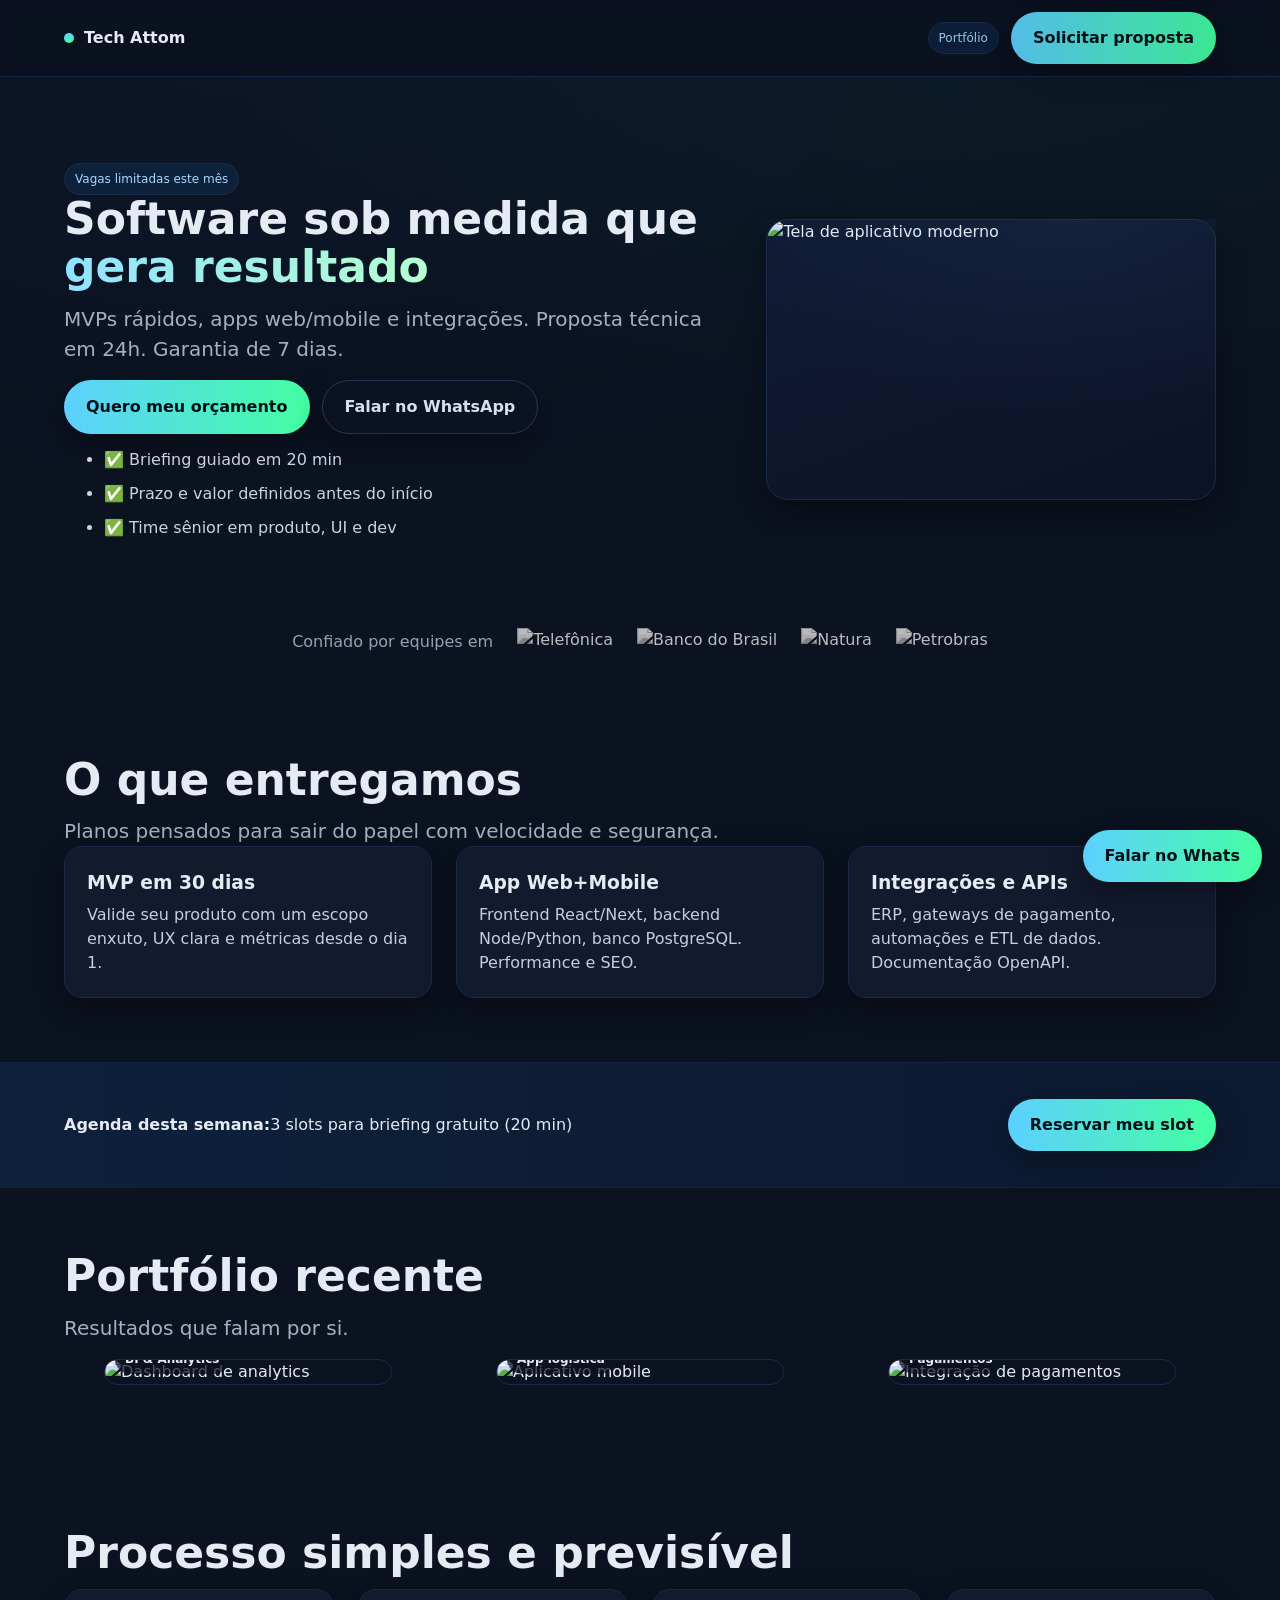
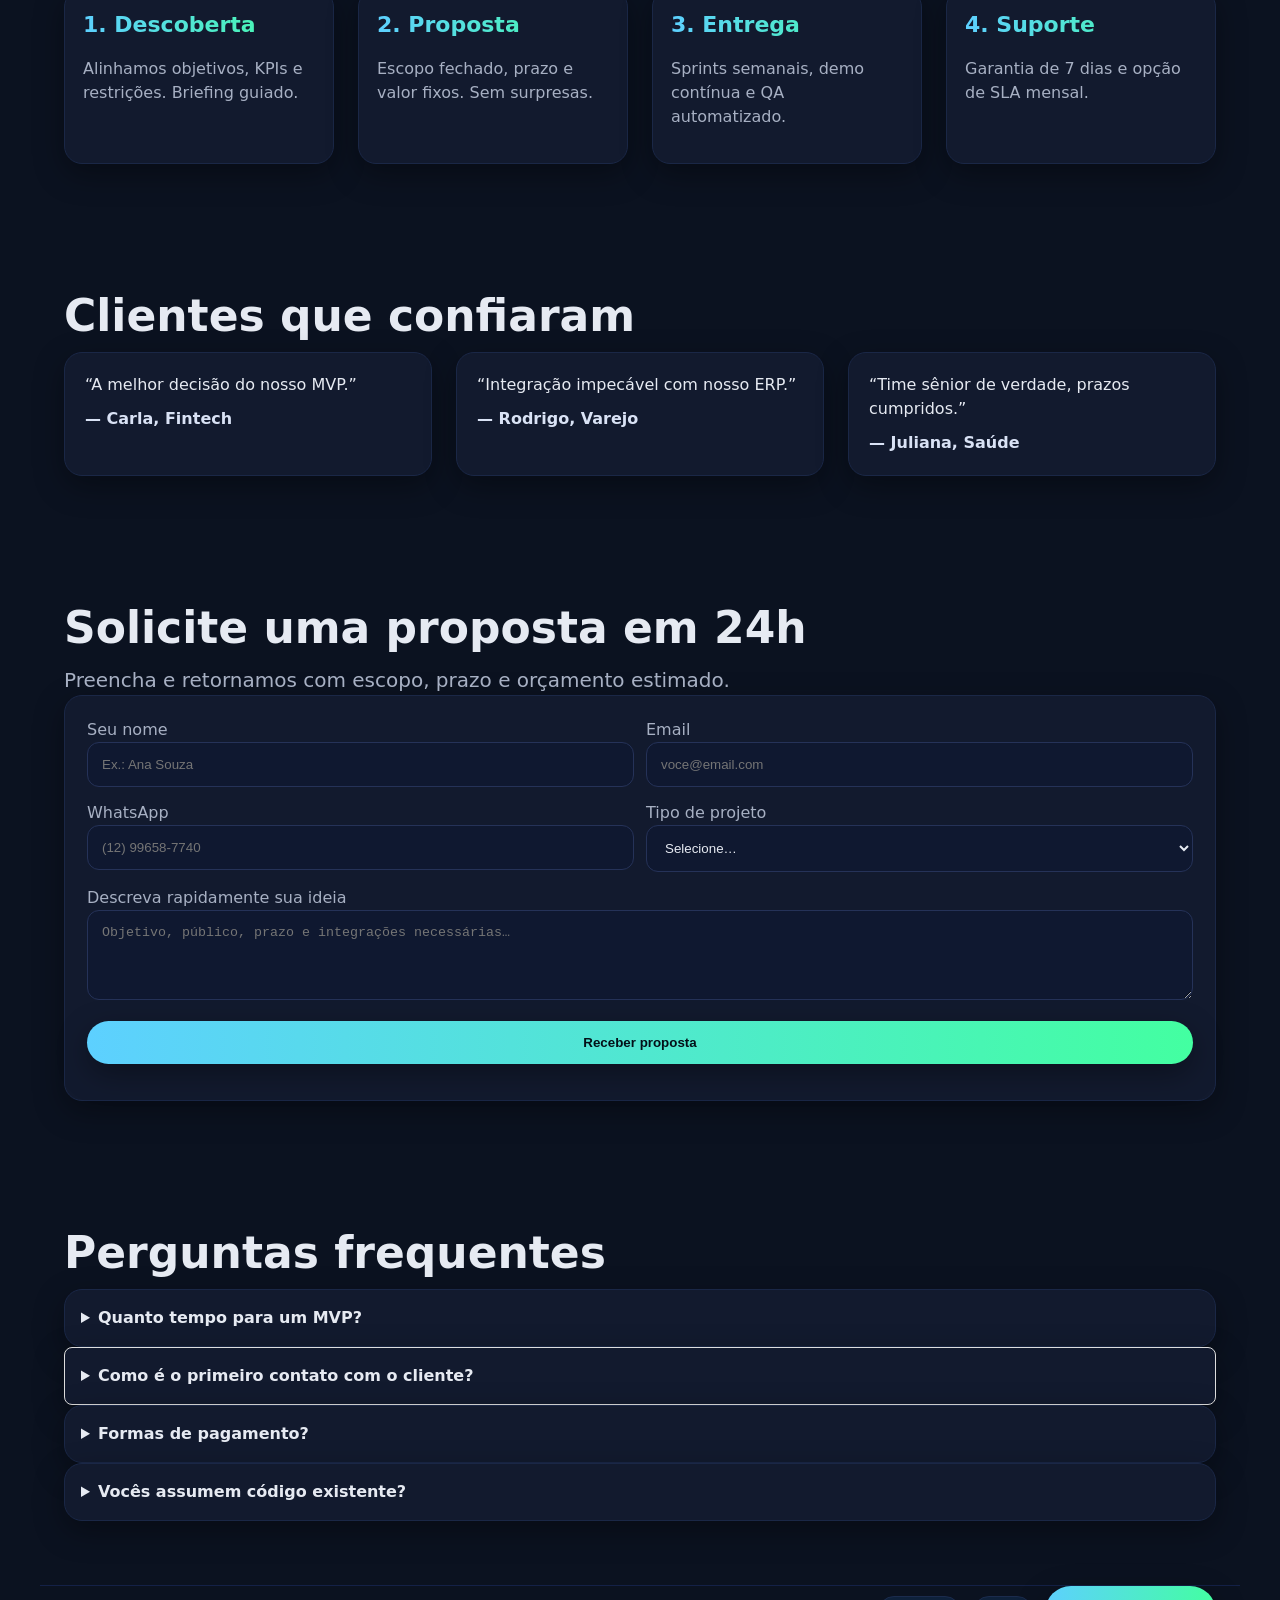
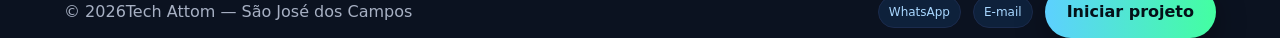
==== index.html @ 1673f858 "first commit" ====
<!doctype html>
<html lang="pt-br">

<head>
  <meta charset="utf-8" />
  <meta name="viewport" content="width=device-width, initial-scale=1" />
  <title>Tech Attom — Software sob medida que entrega resultado</title>
  <meta name="description"
    content="Somos uma software house focada em MVPs rápidos, apps web/mobile e integrações. Propostas em 24h. Vagas limitadas por mês." />
  <meta property="og:title" content="Tech Attom — Software sob medida que entrega resultado" />
  <meta name="theme-color" content="#0b1220" />
  <meta property="og:title" content="Tech Attom — Software sob medida que entrega resultado" />
  <meta property="og:description"
    content="MVPs rápidos, apps web/mobile e integrações. Propostas em 24h. Vagas limitadas por mês." />
  <meta property="og:type" content="website" />
  <meta property="og:image" content="/og.jpg" />
  <link rel="preconnect" href="https://fonts.gstatic.com" crossorigin>
  <link rel="stylesheet" href="assets/index.css">
  <script type="text/javascript" src="https://cdn.jsdelivr.net/npm/@emailjs/browser@4/dist/email.min.js">
  </script>
  <script type="text/javascript">
    (function () {
      emailjs.init({
        publicKey: "PreLiRK6ZZcXqd67q",
      });
    })();
  </script>
  <script type=" application/ld+json">
    {

      "@context":"https://schema.org",
      "@type":"ProfessionalService",
      "name":"Tech Attom",
      "url":"https://example.com",
      "description":"Software house focada em MVPs rápidos, apps web/mobile e integrações.",
      "areaServed":"Brasil",
      "sameAs":["https://linkedin.com"],
      "aggregateRating": {
        "@type": "AggregateRating", "ratingValue":"4.9", "reviewCount":"128"
      }

      ,
      "makesOffer":[ {
        "@type": "Offer", "name":"MVP em 30 dias"
      }

      ,
      {
      "@type": "Offer", "name":"App Web + Mobile"
    }

    ,
    {
    "@type": "Offer", "name":"Integrações e APIs"
    }

    ]
    }

    </script>
</head>

<body>
  <header>
    <nav class="container nav">
      <div class="logo"><span class="logo-dot"></span>Tech Attom</div>
      <div style="display:flex;gap:12px;align-items:center"><a href="#portfolio" class="badge">Portfólio</a><a
          href="#orcamento" class="btn">Solicitar proposta</a></div>
    </nav>
  </header>
  <section class="hero" aria-labelledby="titulo-hero">
    <div class="container">
      <div><span class="badge">Vagas limitadas este mês</span>
        <h1 id="titulo-hero" class="title">Software sob medida que <span>gera resultado</span></h1>
        <p class="subtitle">MVPs rápidos,
          apps web/mobile e integrações. Proposta técnica em 24h. Garantia de 7 dias. </p>
        <div class="hero-cta"><a href="#orcamento" class="btn" id="ctaTop">Quero meu orçamento</a><a href="#contato"
            class="btn ghost">Falar no WhatsApp</a></div>
        <ul class="hero-list">
          <li>✅ Briefing guiado em 20 min</li>
          <li>✅ Prazo e valor definidos antes do início</li>
          <li>✅ Time sênior em produto,
            UI e dev</li>
        </ul>
      </div>
      <div class="hero-media">
        <div class="mock"><img
            src="https://images.unsplash.com/photo-1520607162513-77705c0f0d4a?q=80&w=1600&auto=format&fit=crop"
            alt="Tela de aplicativo moderno" loading="lazy" /></div>
      </div>
    </div>
  </section>
  <section class="section sm">
    <div class="container trust"><span class="muted">Confiado por equipes em</span><img
        src="https://upload.wikimedia.org/wikipedia/commons/a/ab/Logo_Telef%C3%B4nica_2021.svg" alt="Telefônica"
        loading="lazy" /><img src="https://upload.wikimedia.org/wikipedia/commons/4/44/Banco_do_Brasil_logo.svg"
        alt="Banco do Brasil" loading="lazy" /><img
        src="https://upload.wikimedia.org/wikipedia/commons/0/0c/Natura_Logo.svg" alt="Natura" loading="lazy" /><img
        src="https://upload.wikimedia.org/wikipedia/commons/9/9a/Petrobras_logo.svg" alt="Petrobras" loading="lazy" />
    </div>
  </section>
  <section class="section">
    <div class="container">
      <h2 class="title">O que entregamos</h2>
      <p class="subtitle">Planos pensados para sair do papel com velocidade e segurança.</p>
      <div class="grid offers">
        <article class="card">
          <h3>MVP em 30 dias</h3>
          <p>Valide seu produto com um escopo enxuto,
            UX clara e métricas desde o dia 1.</p>
        </article>
        <article class="card">
          <h3>App Web+Mobile</h3>
          <p>Frontend React/Next,
            backend Node/Python,
            banco PostgreSQL. Performance e SEO.</p>
        </article>
        <article class="card">
          <h3>Integrações e APIs</h3>
          <p>ERP,
            gateways de pagamento,
            automações e ETL de dados. Documentação OpenAPI.</p>
        </article>
      </div>
    </div>
  </section>
  <section class="strip section sm">
    <div class="container">
      <div><strong>Agenda desta semana:</strong>3 slots para briefing gratuito (20 min) </div><a href="#orcamento"
        class="btn">Reservar meu slot</a>
    </div>
  </section>
  <section id="portfolio" class="section" aria-labelledby="tit-portfolio">
    <div class="container">
      <h2 id="tit-portfolio" class="title">Portfólio recente</h2>
      <p class="subtitle">Resultados que falam por si.</p>
      <div class="grid portfolio">
        <figure class="shot"><img
            src="https://images.unsplash.com/photo-1552664730-d307ca884978?q=80&w=1200&auto=format&fit=crop"
            alt="Dashboard de analytics" loading="lazy"><b>BI & Analytics</b></figure>
        <figure class="shot"><img
            src="https://images.unsplash.com/photo-1551281044-8eea95f15cdb?q=80&w=1200&auto=format&fit=crop"
            alt="Aplicativo mobile" loading="lazy"><b>App logística</b></figure>
        <figure class="shot"><img
            src="https://images.unsplash.com/photo-1556157382-97eda2d62296?q=80&w=1200&auto=format&fit=crop"
            alt="Integração de pagamentos" loading="lazy"><b>Pagamentos</b></figure>
      </div>
    </div>
  </section>
  <section class="section" aria-labelledby="tit-processo">
    <div class="container">
      <h2 id="tit-processo" class="title">Processo simples e previsível</h2>
      <div class="grid steps">
        <div class="card step">
          <div class="n">1. Descoberta</div>
          <p class="muted">Alinhamos objetivos,
            KPIs e restrições. Briefing guiado.</p>
        </div>
        <div class="card step">
          <div class="n">2. Proposta</div>
          <p class="muted">Escopo fechado,
            prazo e valor fixos. Sem surpresas.</p>
        </div>
        <div class="card step">
          <div class="n">3. Entrega</div>
          <p class="muted">Sprints semanais,
            demo contínua e QA automatizado.</p>
        </div>
        <div class="card step">
          <div class="n">4. Suporte</div>
          <p class="muted">Garantia de 7 dias e opção de SLA mensal.</p>
        </div>
      </div>
    </div>
  </section>
  <section class="section" aria-labelledby="tit-depoimentos">
    <div class="container">
      <h2 id="tit-depoimentos" class="title">Clientes que confiaram</h2>
      <div class="grid testis">
        <div class="card testi">“A melhor decisão do nosso MVP.” <b>— Carla,
            Fintech</b></div>
        <div class="card testi">“Integração impecável com nosso ERP.” <b>— Rodrigo,
            Varejo</b></div>
        <div class="card testi">“Time sênior de verdade,
          prazos cumpridos.” <b>— Juliana,
            Saúde</b></div>
      </div>
    </div>
  </section>
  <section id="orcamento" class="section" aria-labelledby="tit-orcamento">
    <div class="container">
      <h2 id="tit-orcamento" class="title">Solicite uma proposta em 24h</h2>
      <p class="subtitle">Preencha e retornamos com escopo,
        prazo e orçamento estimado.</p>
      <div class="card" style="padding:22px">
        <form class="quote" id="quoteForm" novalidate>
          <div class="twocol">
            <div><label for="nome" class="muted">Seu nome</label><input id="nome" name="name" autocomplete="name"
                required placeholder="Ex.: Ana Souza" /></div>
            <div><label for="email" class="muted">Email</label><input id="email" name="email" type="email"
                autocomplete="email" required placeholder="voce@email.com" /></div>
          </div>
          <div class="twocol">
            <div><label for="whats" class="muted">WhatsApp</label><input id="whats" name="whats" inputmode="tel"
                placeholder="(12) 99658-7740" /></div>
            <div><label for="tipo" class="muted">Tipo de projeto</label><select id="tipo" name="title" required>
                <option value="">Selecione…</option>
                <option>MVP do zero</option>
                <option>App Web</option>
                <option>App Mobile</option>
                <option>Integração/API</option>
                <option>Business Intelligence</option>
              </select></div>
          </div>
          <div><label for="desc" class="muted">Descreva rapidamente sua ideia</label><textarea id="desc" name="message"
              rows="4" required placeholder="Objetivo, público, prazo e integrações necessárias…"></textarea></div>
          <button class="btn" type="submit">Receber proposta</button>
          <div id="formMsg" class="muted" role="status" aria-live="polite"></div>
        </form>
      </div>
    </div>
  </section>
  <section class="section" aria-labelledby="tit-faq">
    <div class="container">
      <h2 id="tit-faq" class="title">Perguntas frequentes</h2>
      <details class="card" style="padding:16px">
        <summary><strong>Quanto tempo para um MVP?</strong></summary>
        <p class="muted">Projetos enxutos saem em~30 dias. Escopos maiores variam conforme
          integrações.</p>
      </details>
      <details class="card" style="padding:16px; border:1px solid #ddd; border-radius:8px;">
        <summary style="cursor:pointer; font-weight:bold; font-size:16px;">
          Como é o primeiro contato com o cliente?
        </summary>
        <div style="margin-top:12px; color:#555; line-height:1.6;">
          <p class="muted">Alguns pontos típicos que podem aparecer em um briefing:</p>
          <ul style="padding-left:20px; margin-top:8px;">
            <li>Informações sobre a empresa ou projeto.</li>
            <li>Objetivos principais (vendas, branding, engajamento etc.).</li>
            <li>Público-alvo e mercado.</li>
            <li>Produtos ou serviços a serem promovidos.</li>
            <li>Referências visuais ou exemplos de estilo desejado.</li>
            <li>Prazo e orçamento aproximado (às vezes).</li>
          </ul>
        </div>
      </details>

      <details class="card" style="padding:16px">
        <summary><strong>Formas de pagamento?</strong></summary>
        <p class="muted">Parcelamos por marcos de entrega. PJ com NF.</p>
      </details>
      <details class="card" style="padding:16px">
        <summary><strong>Vocês assumem código existente?</strong></summary>
        <p class="muted">Sim. Fazemos auditoria técnica e plano de estabilização.</p>
      </details>
    </div>
  </section>
  <footer id="contato" class="container">
    <div style="display:flex;gap:16px;align-items:center;justify-content:space-between;flex-wrap:wrap">
      <div class="muted">© <span id="ano"></span>Tech Attom — São José dos Campos</div>
      <div style="display:flex;gap:12px;align-items:center"><a href="https://wa.me/5512996857740" class="badge"
          target="_blank" rel="noopener">WhatsApp</a><a href="mailto:imarcelomgl@gmail.com" class="badge">E-mail</a><a
          href="#orcamento" class="btn">Iniciar projeto</a></div>
    </div>
  </footer>
  <a href="https://wa.me/5512996857740" class="btn" style="position:fixed;right:18px;bottom:18px;z-index:60"
    aria-label="Falar no WhatsApp">Falar
    no Whats</a>
  <script src="./assets/index.js"></script>
</body>

</html>
---- assets/index.css ----
*,
*::before,
*::after {
  box-sizing: border-box;
}

html {
  scroll-behavior: smooth;
}

body {
  margin: 0;
  font-family: system-ui, -apple-system, Segoe UI, Roboto, Ubuntu, Inter, Arial,
    sans-serif;
  background: #0b1220;
  color: #e6eaf2;
  line-height: 1.5;
}

a {
  color: inherit;
  text-decoration: none;
}

img {
  max-width: 100%;
  display: block;
  height: auto;
}

:root {
  --bg: #0b1220;
  --bg-2: #0f172a;
  --card: #121a2e;
  --li: #cecece;
  --muted: #a7b0c3;
  --brand: #5dd0ff;
  --brand-2: #43ffa1;
  --danger: #ff6b6b;
  --radius: 18px;
  --shadow: 0 10px 30px rgba(0, 0, 0, 0.35);
  --maxw: 1200px;
  --pad: 24px;
}

/* ========== Utilities ========== */
.container {
  max-width: var(--maxw);
  margin-inline: auto;
  padding: 0 var(--pad);
}

.grid {
  display: grid;
  gap: 24px;
}

.btn {
  display: inline-flex;
  align-items: center;
  gap: 10px;
  border: 0;
  border-radius: 999px;
  padding: 14px 22px;
  font-weight: 700;
  cursor: pointer;
  background: linear-gradient(90deg, var(--brand), var(--brand-2));
  color: #041018;
  box-shadow: var(--shadow);
  transition: transform 0.15s ease, opacity 0.2s;
}

.btn:hover {
  transform: translateY(-2px);
}

.btn.ghost {
  background: transparent;
  border: 1px solid #2a3553;
  color: #d7def0;
}

.badge {
  display: inline-block;
  padding: 6px 10px;
  border-radius: 999px;
  background: #0e213b;
  border: 1px solid #1b2b4d;
  color: #a8d7ff;
  font-size: 12px;
}

.muted {
  color: var(--muted);
}

.card {
  background: var(--card);
  border: 1px solid #1a2746;
  border-radius: var(--radius);
  box-shadow: var(--shadow);
}
.card div p {
  margin-bottom: 12px;
  color: #cbd3e3;
}
.card div ul li {
  margin-bottom: 12px;
  color: var(--li);
}
.section {
  padding: 64px 0;
}

.section.sm {
  padding: 36px 0;
}

.title {
  font-size: clamp(28px, 4vw, 44px);
  line-height: 1.1;
  margin: 0 0 12px;
}

.subtitle {
  font-size: clamp(16px, 2.2vw, 20px);
  color: var(--muted);
  margin: 0;
}

/* ========== Header / Hero ========== */
header {
  position: sticky;
  top: 0;
  z-index: 50;
  background: rgba(11, 18, 32, 0.6);
  backdrop-filter: blur(8px);
  border-bottom: 1px solid #182449;
}

.nav {
  display: flex;
  align-items: center;
  justify-content: space-between;
  padding: 12px var(--pad);
}

.logo {
  display: flex;
  align-items: center;
  gap: 10px;
  font-weight: 800;
}

.logo-dot {
  width: 10px;
  height: 10px;
  border-radius: 50%;
  background: linear-gradient(180deg, var(--brand), var(--brand-2));
}

.nav a {
  opacity: 0.9;
}

.hero {
  padding: 86px 0 36px;
  background: radial-gradient(1000px 500px at 20% -10%, #12315a22, transparent),
    radial-gradient(800px 400px at 80% -10%, #0d5b4522, transparent);
}

.hero .container {
  display: grid;
  gap: 28px;
  grid-template-columns: 1.2fr 0.8fr;
  align-items: center;
}

.hero h1 span {
  background: linear-gradient(90deg, #8fe3ff, #b5ffcf);
  -webkit-background-clip: text;
  background-clip: text;
  color: transparent;
}

.hero-cta {
  display: flex;
  flex-wrap: wrap;
  gap: 12px;
  margin-top: 16px;
}

.hero-list {
  display: grid;
  gap: 10px;
  margin-top: 14px;
  color: #cbd3e3;
}

.hero-media {
  position: relative;
}

.hero-media .mock {
  aspect-ratio: 16/10;
  background: linear-gradient(160deg, #0f1b33, #0d1326);
  border: 1px solid #1b2b45;
  border-radius: 22px;
  overflow: hidden;
  box-shadow: var(--shadow);
}

.hero-media .mock::after {
  content: "";
  position: absolute;
  inset: 0;
  background: radial-gradient(400px 200px at 70% 0%, #59a9ff10, transparent);
}

/* ========== Trust bar ========== */
.trust {
  display: flex;
  flex-wrap: wrap;
  gap: 24px;
  align-items: center;
  justify-content: center;
  opacity: 0.9;
}

.trust img {
  height: 28px;
  filter: grayscale(100%) contrast(0.8) brightness(1.2);
  opacity: 0.8;
}

/* ========== Offers ========== */
.offers {
  grid-template-columns: repeat(3, 1fr);
}

.offers .card {
  padding: 22px;
}

.offers h3 {
  margin: 0 0 6px;
}

.offers p {
  margin: 0;
  color: #c6cee0;
}

/* ========== Highlight strip ========== */
.strip {
  background: linear-gradient(90deg, #0e203a, #0c1a31);
  border-top: 1px solid #142147;
  border-bottom: 1px solid #142147;
}

.strip .container {
  display: flex;
  gap: 16px;
  align-items: center;
  justify-content: space-between;
  flex-wrap: wrap;
}

/* ========== Portfolio ========== */
.portfolio {
  grid-template-columns: repeat(3, 1fr);
}

.shot {
  position: relative;
  border-radius: 16px;
  overflow: hidden;
  border: 1px solid #1a2746;
}

.shot b {
  position: absolute;
  left: 10px;
  bottom: 10px;
  background: #0b1220b3;
  padding: 6px 10px;
  border-radius: 999px;
  font-size: 12px;
}

/* ========== Process ========== */
.steps {
  grid-template-columns: repeat(4, 1fr);
}

.step {
  padding: 18px;
}

.step .n {
  font-weight: 900;
  font-size: 22px;
  background: linear-gradient(90deg, var(--brand), var(--brand-2));
  -webkit-background-clip: text;
  background-clip: text;
  color: transparent;
}

/* ========== Testimonials ========== */
.testis {
  grid-template-columns: repeat(3, 1fr);
}

.testis .card {
  padding: 20px;
}

.testi b {
  display: block;
  margin-top: 10px;
  color: #d9e2f5;
}

/* ========== CTA Form ========== */
form.quote {
  display: grid;
  gap: 14px;
}

form.quote input,
form.quote textarea,
form.quote select {
  width: 100%;
  padding: 14px;
  border-radius: 12px;
  border: 1px solid #253258;
  background: #0f1830;
  color: #e6eaf2;
}

form.quote button {
  justify-content: center;
}

.twocol {
  display: grid;
  gap: 12px;
  grid-template-columns: 1fr 1fr;
}

/* ========== Footer ========== */
footer {
  padding: 40px 0;
  border-top: 1px solid #142147;
  color: #a9b3c9;
}

/* ========== Responsive ========== */
@media (max-width: 980px) {
  .hero .container {
    grid-template-columns: 1fr;
  }

  .offers,
  .portfolio,
  .steps,
  .testis {
    grid-template-columns: 1fr;
  }

  .twocol {
    grid-template-columns: 1fr;
  }
}
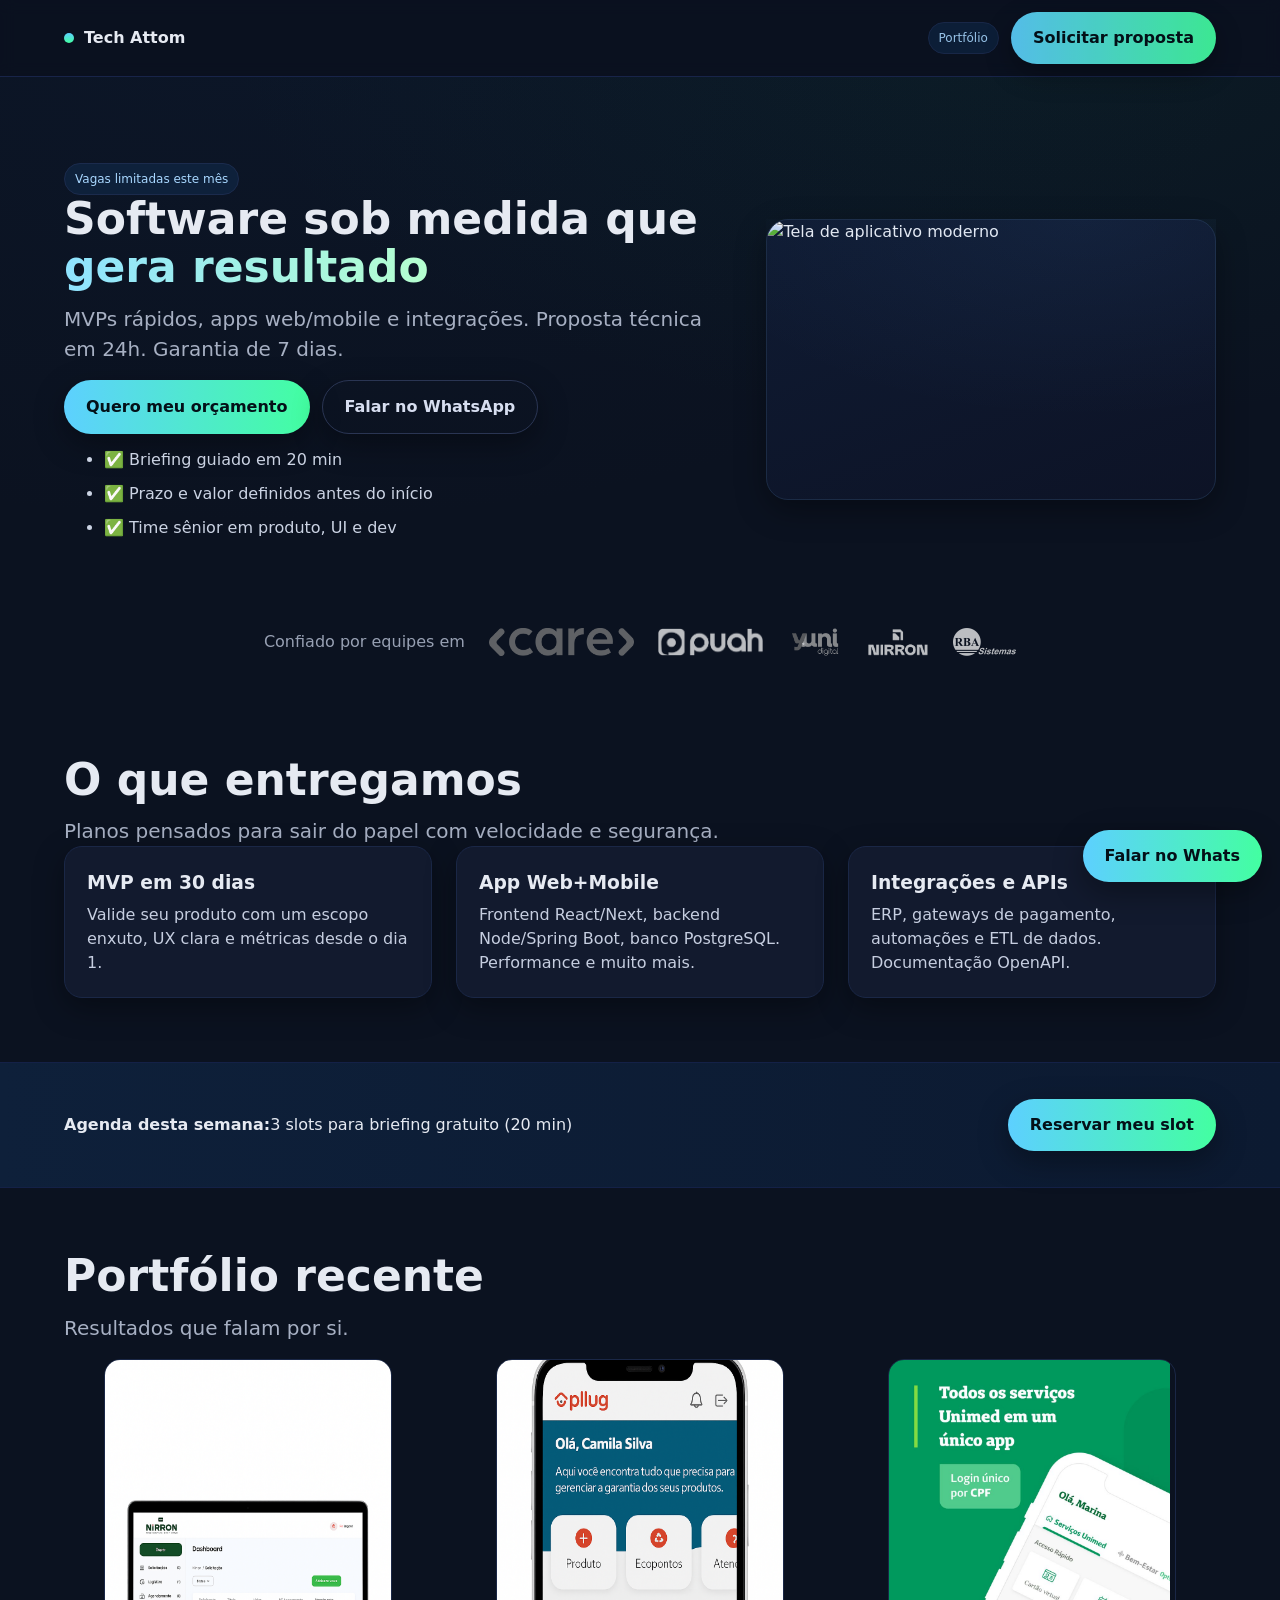
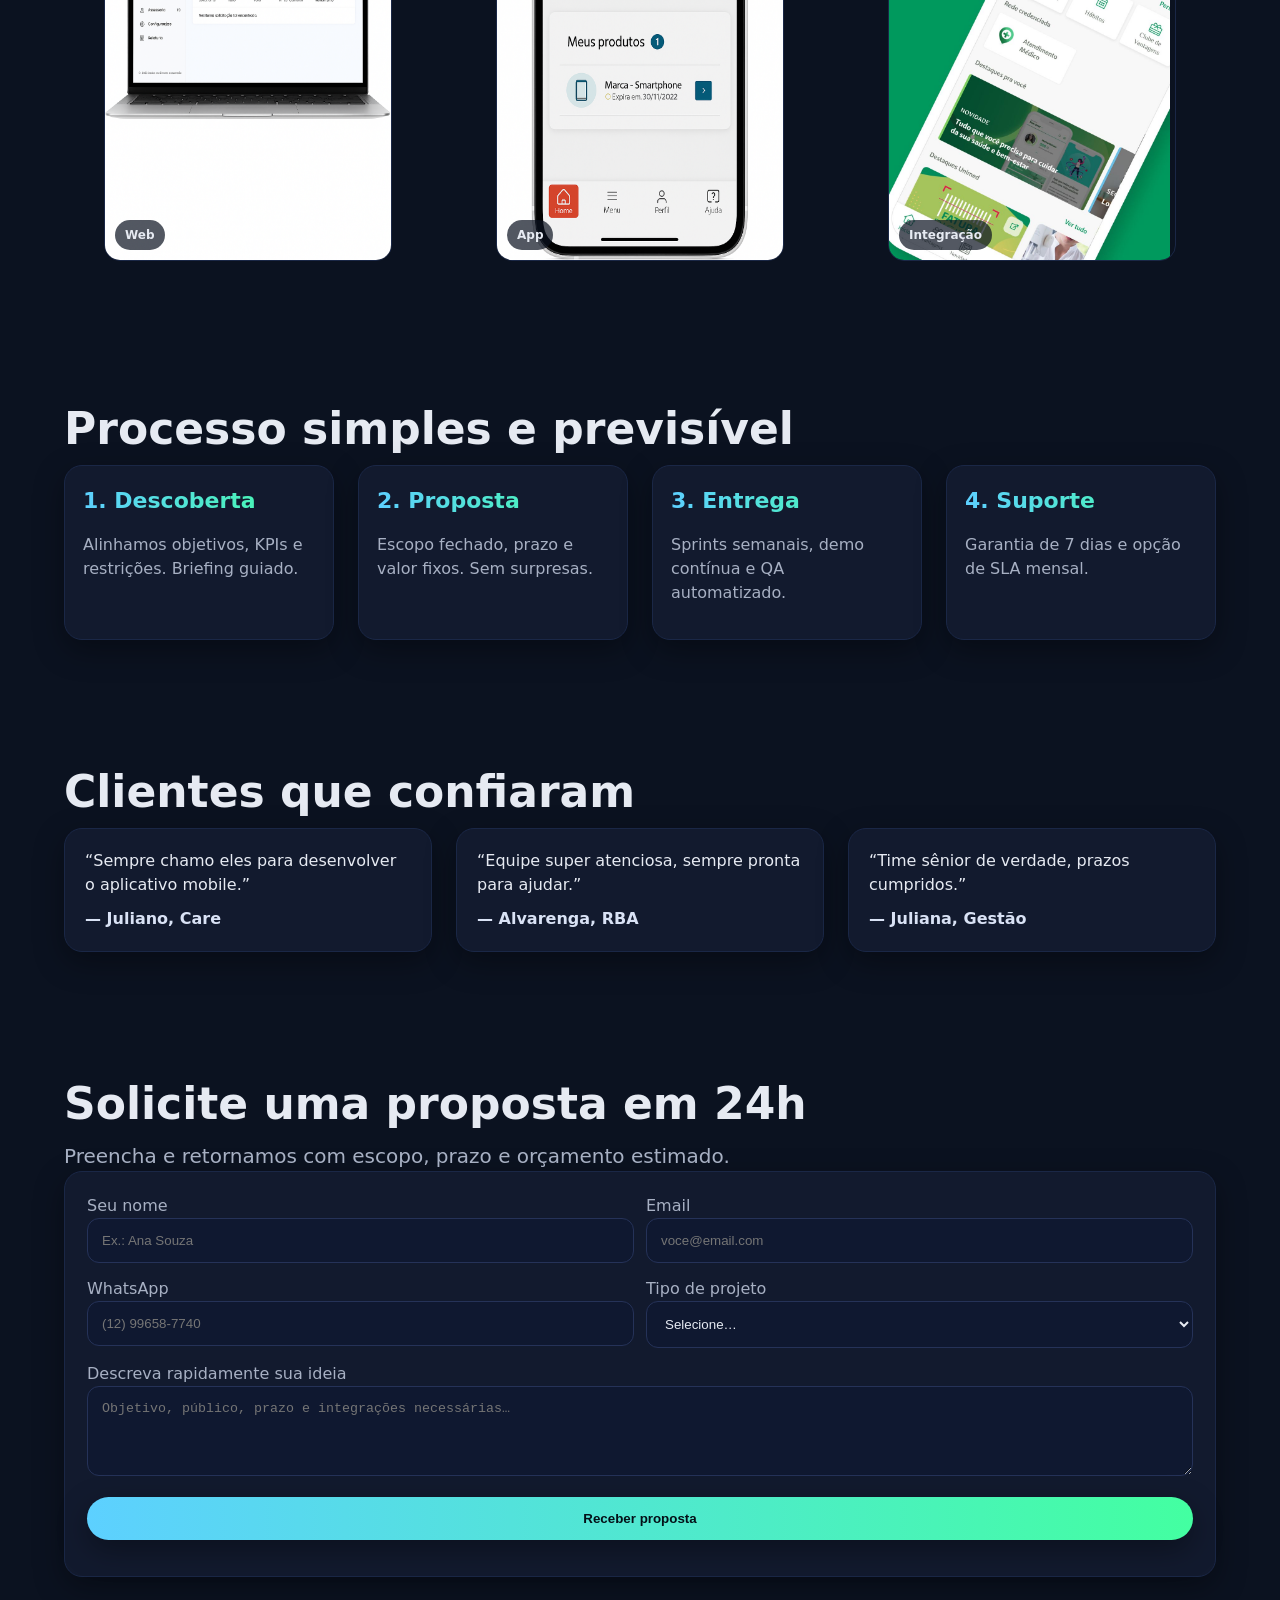
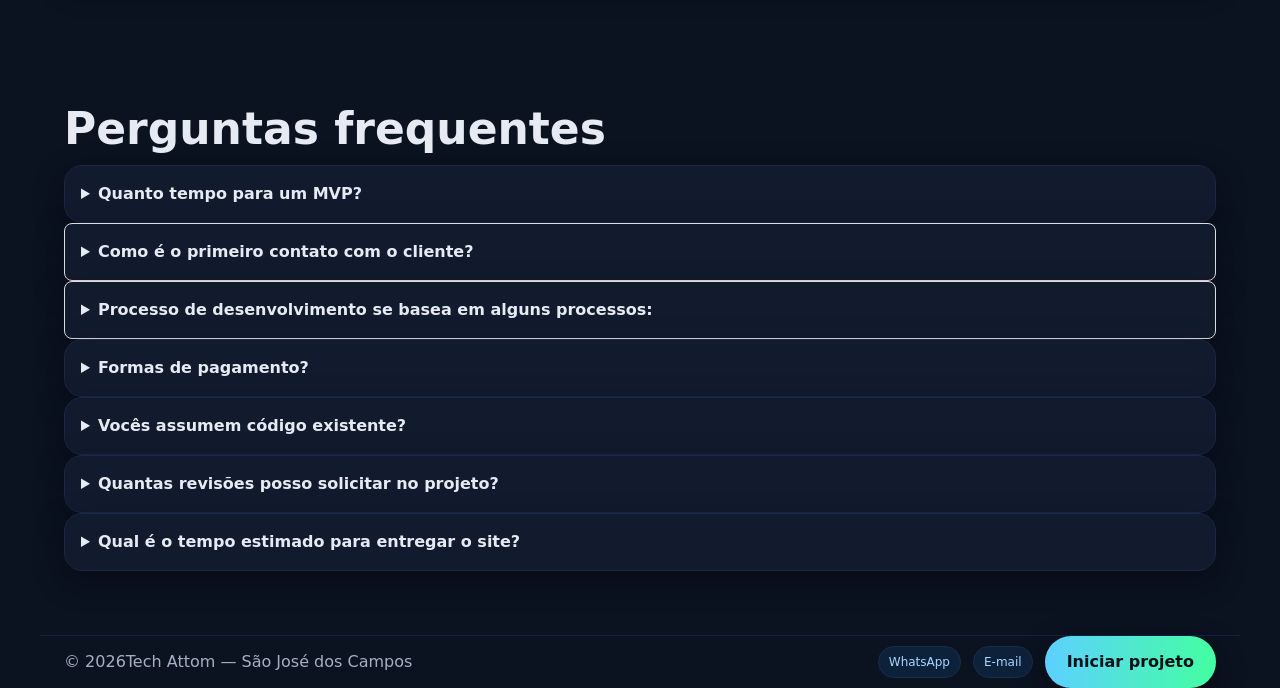
==== commit c8a74646: "Clientes" ====
--- a/index.html
+++ b/index.html
@@ -31,32 +31,24 @@
       "@context":"https://schema.org",
       "@type":"ProfessionalService",
       "name":"Tech Attom",
-      "url":"https://example.com",
+      "url":"https://techattom.com",
       "description":"Software house focada em MVPs rápidos, apps web/mobile e integrações.",
       "areaServed":"Brasil",
       "sameAs":["https://linkedin.com"],
       "aggregateRating": {
         "@type": "AggregateRating", "ratingValue":"4.9", "reviewCount":"128"
-      }
-
-      ,
+      },
       "makesOffer":[ {
         "@type": "Offer", "name":"MVP em 30 dias"
-      }
-
-      ,
+      },
       {
       "@type": "Offer", "name":"App Web + Mobile"
-    }
-
-    ,
+    },
     {
     "@type": "Offer", "name":"Integrações e APIs"
     }
-
     ]
     }
-
     </script>
 </head>
 
@@ -91,12 +83,10 @@
     </div>
   </section>
   <section class="section sm">
-    <div class="container trust"><span class="muted">Confiado por equipes em</span><img
-        src="https://upload.wikimedia.org/wikipedia/commons/a/ab/Logo_Telef%C3%B4nica_2021.svg" alt="Telefônica"
-        loading="lazy" /><img src="https://upload.wikimedia.org/wikipedia/commons/4/44/Banco_do_Brasil_logo.svg"
-        alt="Banco do Brasil" loading="lazy" /><img
-        src="https://upload.wikimedia.org/wikipedia/commons/0/0c/Natura_Logo.svg" alt="Natura" loading="lazy" /><img
-        src="https://upload.wikimedia.org/wikipedia/commons/9/9a/Petrobras_logo.svg" alt="Petrobras" loading="lazy" />
+    <div class="container trust"><span class="muted">Confiado por equipes em</span><img src="./assets/img/care.svg"
+        alt="Care" loading="lazy" /><img src="./assets/img/puah_logo.png" alt="Puah Consultoria" loading="lazy" /><img
+        src="/assets/img/logo.yuni.png" alt="Yuni Digital" loading="lazy" /><img src="./assets/img/logonirron.png"
+        alt="Nirron" loading="lazy" /><img src="./assets/img/logo-rba.webp" alt="RBA" loading="lazy" />
     </div>
   </section>
   <section class="section">
@@ -112,8 +102,8 @@
         <article class="card">
           <h3>App Web+Mobile</h3>
           <p>Frontend React/Next,
-            backend Node/Python,
-            banco PostgreSQL. Performance e SEO.</p>
+            backend Node/Spring Boot,
+            banco PostgreSQL. Performance e muito mais.</p>
         </article>
         <article class="card">
           <h3>Integrações e APIs</h3>
@@ -135,15 +125,17 @@
       <h2 id="tit-portfolio" class="title">Portfólio recente</h2>
       <p class="subtitle">Resultados que falam por si.</p>
       <div class="grid portfolio">
-        <figure class="shot"><img
-            src="https://images.unsplash.com/photo-1552664730-d307ca884978?q=80&w=1200&auto=format&fit=crop"
-            alt="Dashboard de analytics" loading="lazy"><b>BI & Analytics</b></figure>
-        <figure class="shot"><img
-            src="https://images.unsplash.com/photo-1551281044-8eea95f15cdb?q=80&w=1200&auto=format&fit=crop"
-            alt="Aplicativo mobile" loading="lazy"><b>App logística</b></figure>
-        <figure class="shot"><img
-            src="https://images.unsplash.com/photo-1556157382-97eda2d62296?q=80&w=1200&auto=format&fit=crop"
-            alt="Integração de pagamentos" loading="lazy"><b>Pagamentos</b></figure>
+        <figure class="shot"><img src="./assets//img/nirron.png" height="500" alt="Portfólio Web"
+            loading="lazy"><b>Web</b></figure>
+        <figure class="shot"><img src="./assets/img/pllug.png" height="500" alt="Aplicativo mobile"
+            loading="lazy"><b>App</b>
+        </figure>
+        <!-- <figure class="shot"><img src="/assets/img/unimed.jpeg" height="500" alt="Area de Saúde"
+            loading="lazy"><b>Integração</b> -->
+        <figure class="shot"><img src="/assets/img/unimed.jpeg" height="500" alt="Area de Saúde"
+            loading="lazy"><b>Integração</b>
+        </figure>
+
       </div>
     </div>
   </section>
@@ -177,13 +169,13 @@
     <div class="container">
       <h2 id="tit-depoimentos" class="title">Clientes que confiaram</h2>
       <div class="grid testis">
-        <div class="card testi">“A melhor decisão do nosso MVP.” <b>— Carla,
-            Fintech</b></div>
-        <div class="card testi">“Integração impecável com nosso ERP.” <b>— Rodrigo,
-            Varejo</b></div>
+        <div class="card testi">“Sempre chamo eles para desenvolver o aplicativo mobile.” <b>— Juliano,
+            Care</b></div>
+        <div class="card testi">“Equipe super atenciosa, sempre pronta para ajudar.” <b>— Alvarenga,
+            RBA</b></div>
         <div class="card testi">“Time sênior de verdade,
           prazos cumpridos.” <b>— Juliana,
-            Saúde</b></div>
+            Gestão</b></div>
       </div>
     </div>
   </section>
@@ -208,6 +200,8 @@
                 <option>MVP do zero</option>
                 <option>App Web</option>
                 <option>App Mobile</option>
+                <option>Landing Page</option>
+                <option>Site institucional</option>
                 <option>Integração/API</option>
                 <option>Business Intelligence</option>
               </select></div>
@@ -244,6 +238,31 @@
           </ul>
         </div>
       </details>
+      <details class="card" style="padding:16px; border:1px solid #ddd; border-radius:8px;">
+        <summary style="cursor:pointer; font-weight:bold; font-size:16px;">
+          Processo de desenvolvimento se basea em alguns processos:
+        </summary>
+        <div style="margin-top:12px; color:#555; line-height:1.6;">
+          <p class="muted">Nosso processo de desenvolvimento:</p>
+          <ul style="padding-left:20px; margin-top:8px;">
+            <li><strong>Reunião de Alinhamento:</strong> Realizamos uma reunião para conhecer seu negócio e entender
+              suas
+              expectativas.</li>
+            <li><strong>Construção do Design:</strong> Com base no wireframe, desenvolvemos um design estratégico
+              completo e
+              personalizado.</li>
+            <li><strong>Aprovação Final:</strong> Você revisa o design final e solicita ajustes, garantindo que tudo
+              esteja
+              conforme sua visão antes da implantação.</li>
+            <li><strong>Otimização:</strong> Executamos todas as melhorias necessárias para que sua página seja rápida,
+              eficiente e responsiva.</li>
+            <li><strong>Implantação:</strong> Seu site é colocado no ar, totalmente pronto para que você comece a vender
+              e
+              atrair clientes.</li>
+          </ul>
+        </div>
+
+      </details>
 
       <details class="card" style="padding:16px">
         <summary><strong>Formas de pagamento?</strong></summary>
@@ -253,6 +272,25 @@
         <summary><strong>Vocês assumem código existente?</strong></summary>
         <p class="muted">Sim. Fazemos auditoria técnica e plano de estabilização.</p>
       </details>
+      <details class="card" style="padding:16px">
+        <summary><strong>Quantas revisões posso solicitar no projeto?</strong></summary>
+        <p class="muted">
+          Você pode solicitar todas as revisões necessárias para que o projeto esteja totalmente alinhado ao briefing
+          inicial.
+        </p>
+      </details>
+
+      <details class="card" style="padding:16px">
+        <summary><strong>Qual é o tempo estimado para entregar o site?</strong></summary>
+        <p class="muted">
+          O prazo varia conforme o escopo de cada projeto. Para Landing Pages, estimamos de 2 a 7 dias úteis, enquanto
+          sites
+          corporativos geralmente levam de 4 a 8 dias úteis. A colaboração do cliente e fatores adicionais podem
+          influenciar a
+          entrega final.
+        </p>
+      </details>
+
     </div>
   </section>
   <footer id="contato" class="container">
--- a/assets/index.css
+++ b/assets/index.css
@@ -25,7 +25,6 @@
 img {
   max-width: 100%;
   display: block;
-  height: auto;
 }
 
 :root {
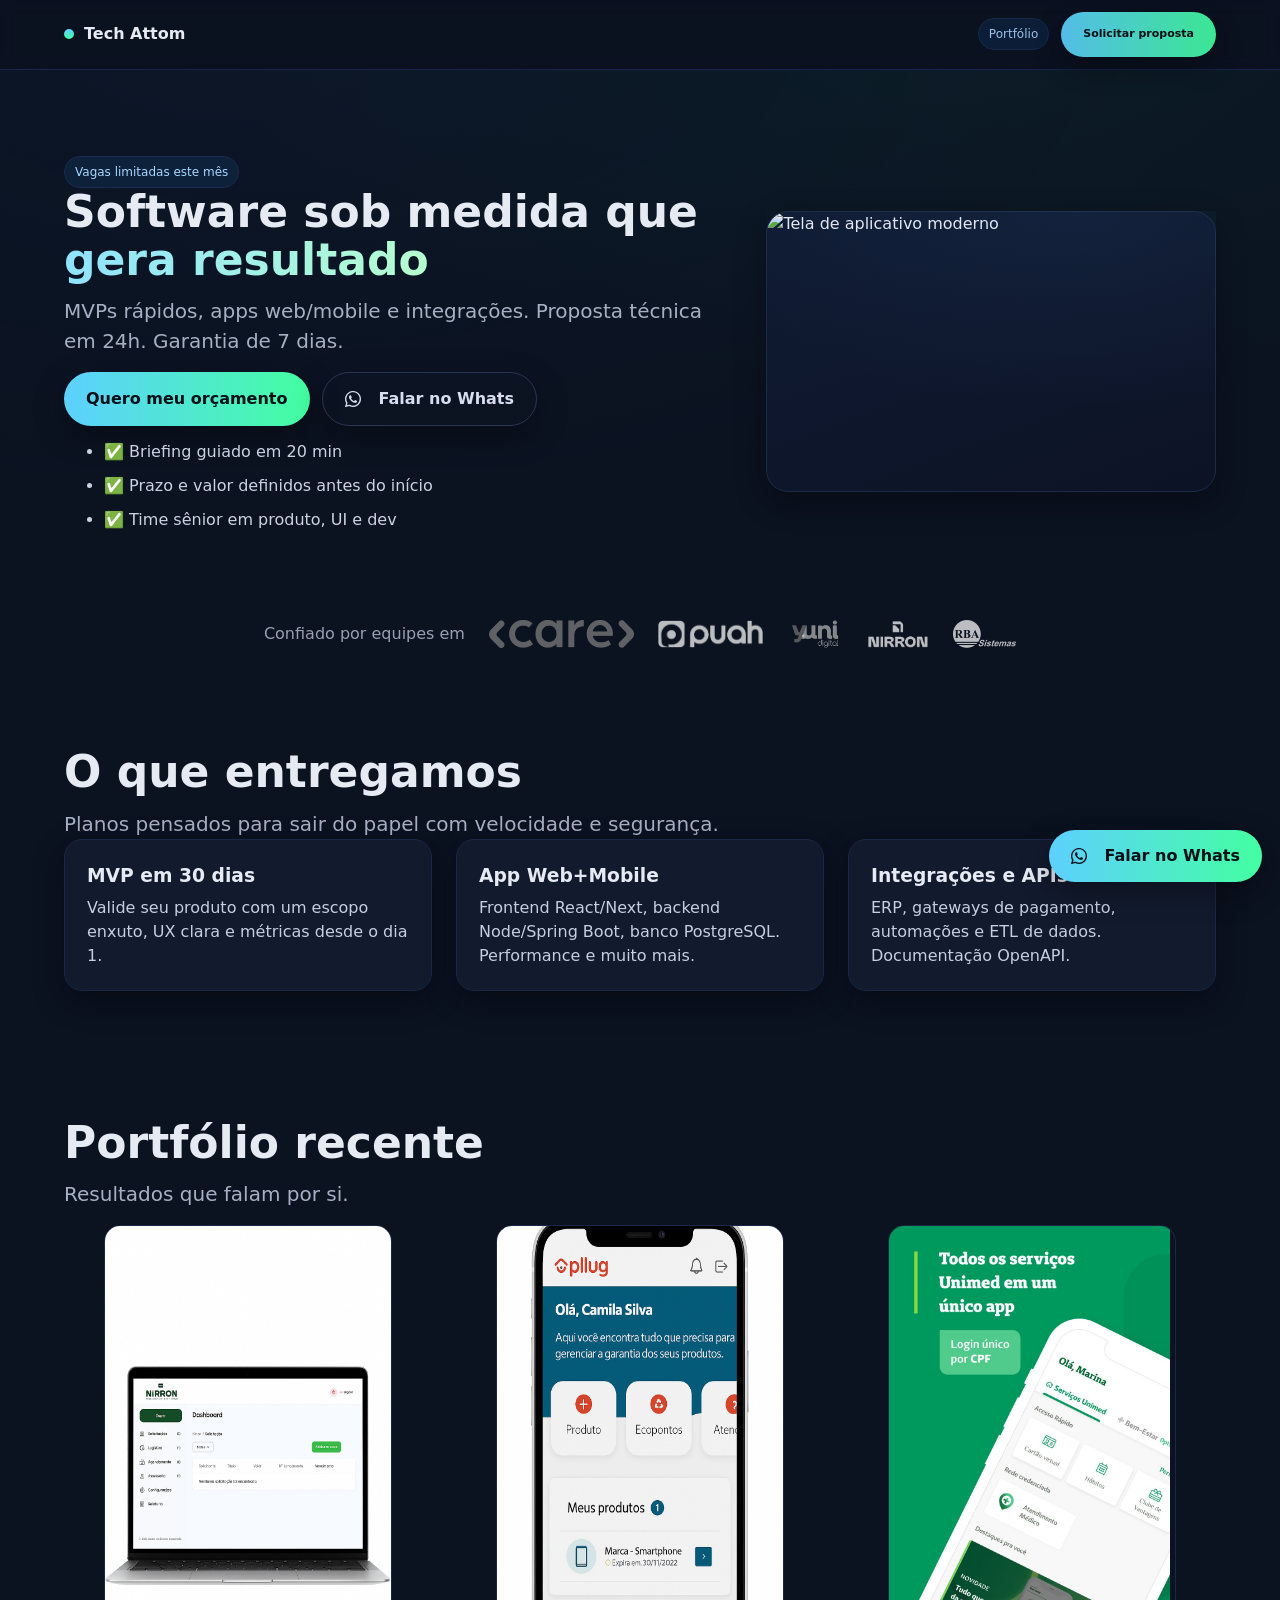
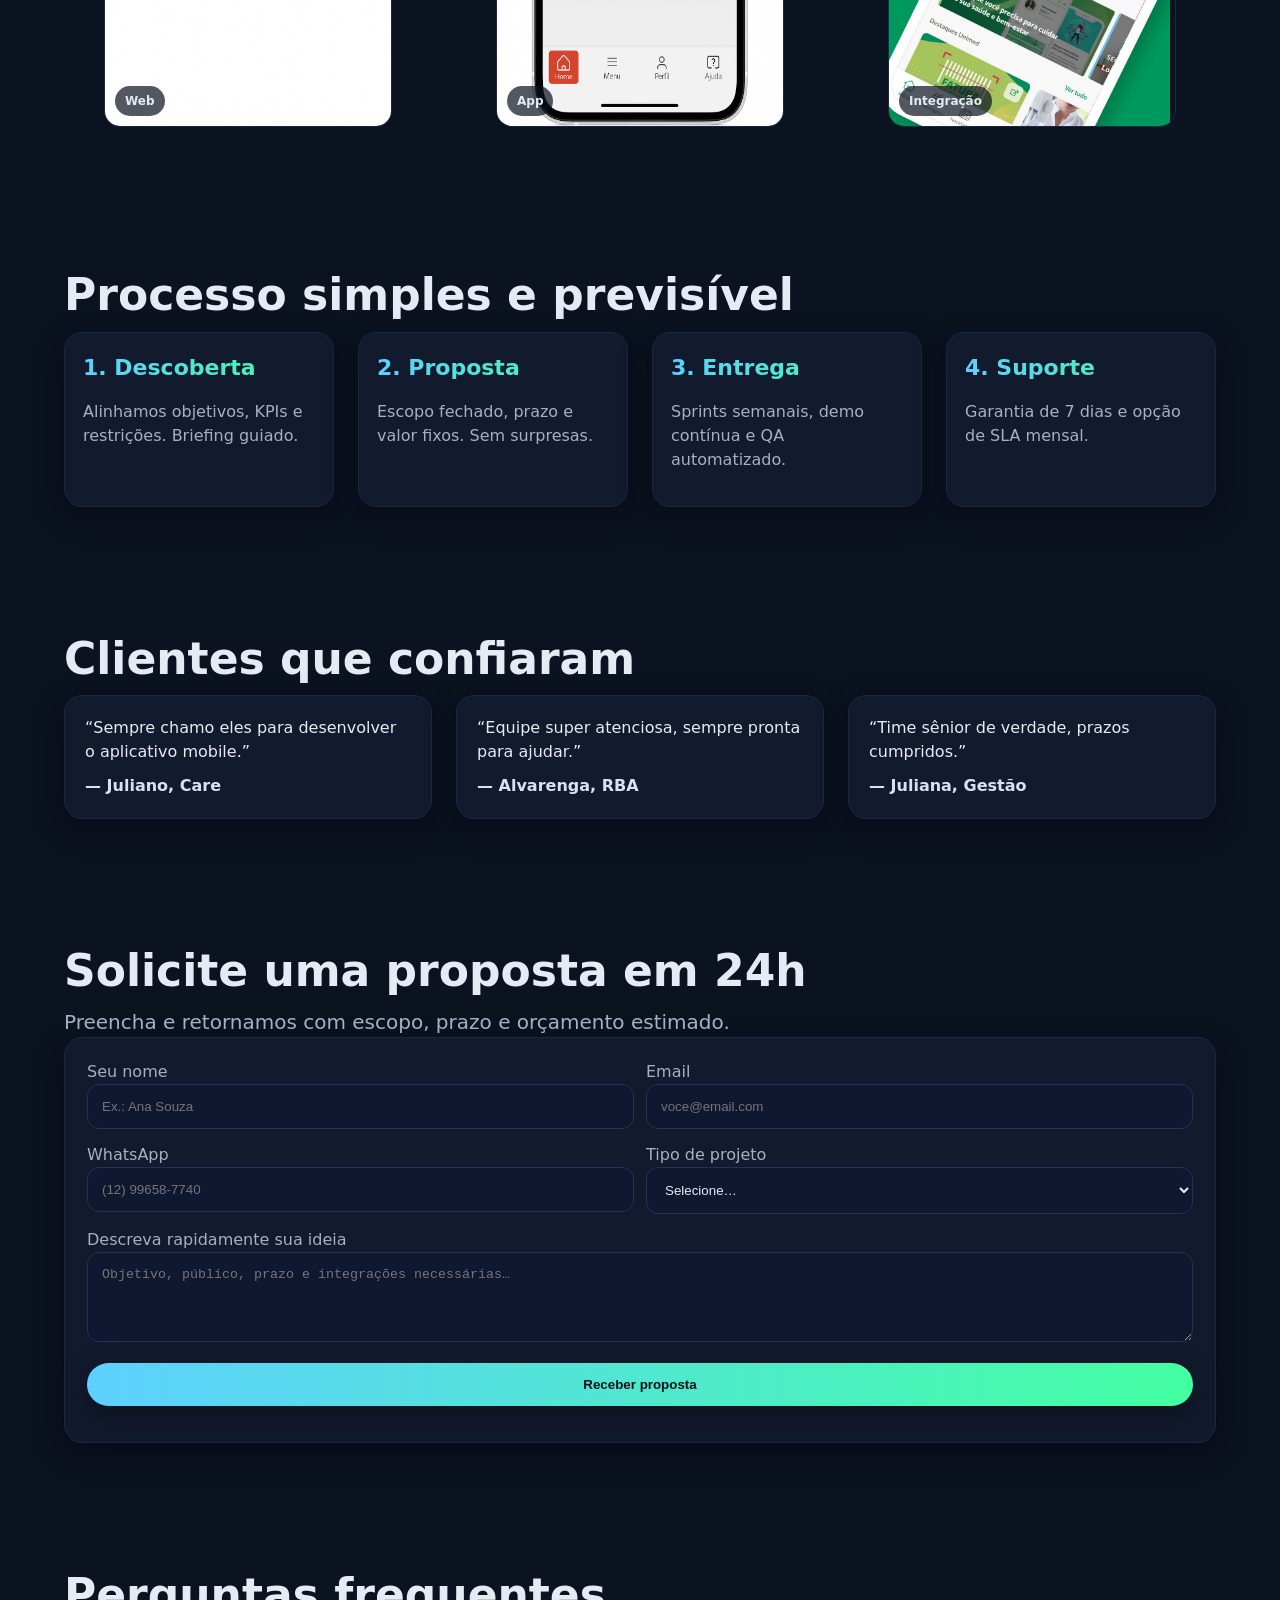
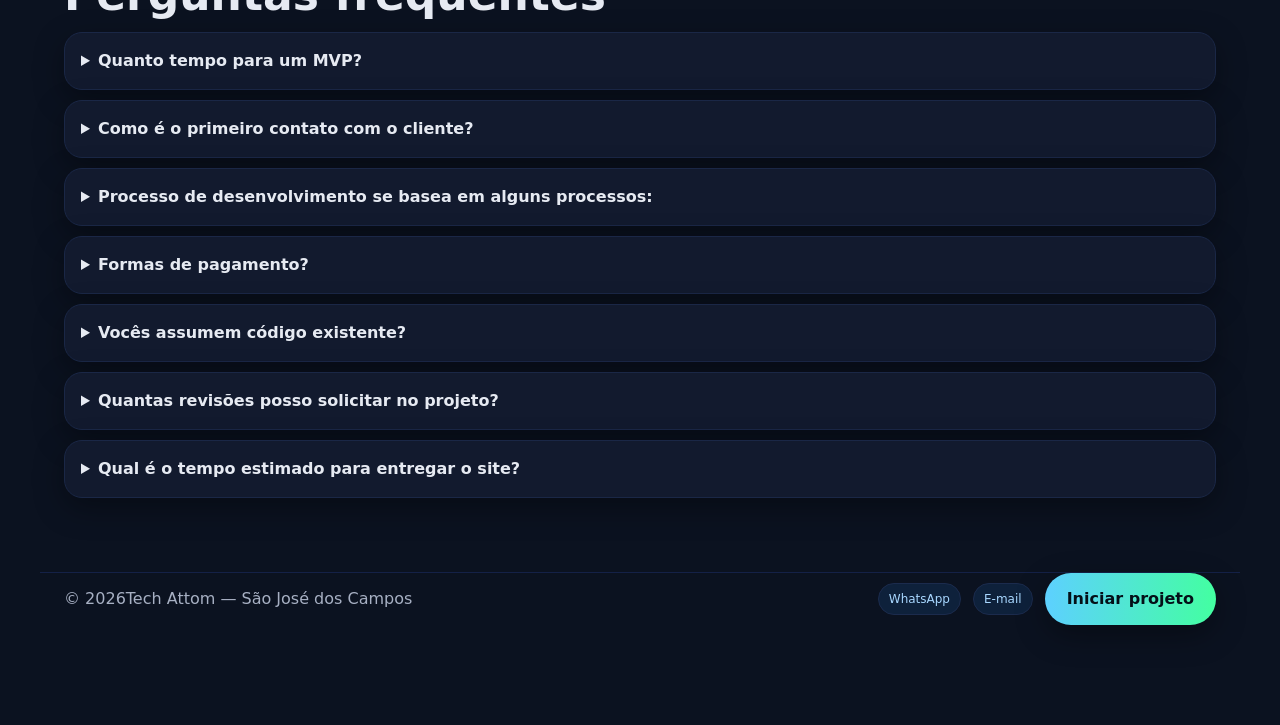
==== commit 46bab229: "Refactor HTML structure and improve accessibility; remove unused JavaScript code and update CSS styl" ====
--- a/index.html
+++ b/index.html
@@ -14,81 +14,100 @@
     content="MVPs rápidos, apps web/mobile e integrações. Propostas em 24h. Vagas limitadas por mês." />
   <meta property="og:type" content="website" />
   <meta property="og:image" content="/og.jpg" />
+
   <link rel="preconnect" href="https://fonts.gstatic.com" crossorigin>
   <link rel="stylesheet" href="assets/index.css">
-  <script type="text/javascript" src="https://cdn.jsdelivr.net/npm/@emailjs/browser@4/dist/email.min.js">
-  </script>
+
+  <!-- Font Awesome 6.5.0 com SRI correto -->
+  <link rel="stylesheet" href="https://cdn.jsdelivr.net/npm/bootstrap-icons@1.11.3/font/bootstrap-icons.min.css">
+
+
+  <!-- Garante que resets não escondam o ícone -->
+  <style>
+    .btn i {
+      display: inline-block;
+      margin-right: .5rem;
+      line-height: 1;
+    }
+  </style>
+
+  <script type="text/javascript" src="https://cdn.jsdelivr.net/npm/@emailjs/browser@4/dist/email.min.js"></script>
   <script type="text/javascript">
     (function () {
-      emailjs.init({
-        publicKey: "PreLiRK6ZZcXqd67q",
-      });
+      emailjs.init({ publicKey: "PreLiRK6ZZcXqd67q" });
     })();
   </script>
-  <script type=" application/ld+json">
-    {
-
-      "@context":"https://schema.org",
-      "@type":"ProfessionalService",
-      "name":"Tech Attom",
-      "url":"https://techattom.com",
-      "description":"Software house focada em MVPs rápidos, apps web/mobile e integrações.",
-      "areaServed":"Brasil",
-      "sameAs":["https://linkedin.com"],
-      "aggregateRating": {
-        "@type": "AggregateRating", "ratingValue":"4.9", "reviewCount":"128"
-      },
-      "makesOffer":[ {
-        "@type": "Offer", "name":"MVP em 30 dias"
-      },
-      {
-      "@type": "Offer", "name":"App Web + Mobile"
-    },
-    {
-    "@type": "Offer", "name":"Integrações e APIs"
-    }
+
+  <script type="application/ld+json">
+  {
+    "@context":"https://schema.org",
+    "@type":"ProfessionalService",
+    "name":"Tech Attom",
+    "url":"https://techattom.com",
+    "description":"Software house focada em MVPs rápidos, apps web/mobile e integrações.",
+    "areaServed":"Brasil",
+    "sameAs":["https://linkedin.com"],
+    "aggregateRating":{"@type":"AggregateRating","ratingValue":"4.9","reviewCount":"128"},
+    "makesOffer":[
+      {"@type":"Offer","name":"MVP em 30 dias"},
+      {"@type":"Offer","name":"App Web + Mobile"},
+      {"@type":"Offer","name":"Integrações e APIs"}
     ]
-    }
-    </script>
+  }
+  </script>
 </head>
 
 <body>
   <header>
     <nav class="container nav">
       <div class="logo"><span class="logo-dot"></span>Tech Attom</div>
-      <div style="display:flex;gap:12px;align-items:center"><a href="#portfolio" class="badge">Portfólio</a><a
-          href="#orcamento" class="btn">Solicitar proposta</a></div>
+      <div style="display:flex;gap:12px;align-items:center; font-size: 11px;">
+        <a href="#portfolio" class="badge">Portfólio</a>
+        <a href="#orcamento" class="btn">Solicitar proposta</a>
+      </div>
     </nav>
   </header>
+
   <section class="hero" aria-labelledby="titulo-hero">
     <div class="container">
-      <div><span class="badge">Vagas limitadas este mês</span>
+      <div>
+        <span class="badge">Vagas limitadas este mês</span>
         <h1 id="titulo-hero" class="title">Software sob medida que <span>gera resultado</span></h1>
-        <p class="subtitle">MVPs rápidos,
-          apps web/mobile e integrações. Proposta técnica em 24h. Garantia de 7 dias. </p>
-        <div class="hero-cta"><a href="#orcamento" class="btn" id="ctaTop">Quero meu orçamento</a><a href="#contato"
-            class="btn ghost">Falar no WhatsApp</a></div>
+        <p class="subtitle">MVPs rápidos, apps web/mobile e integrações. Proposta técnica em 24h. Garantia de 7 dias.
+        </p>
+        <div class="hero-cta">
+          <a href="#orcamento" class="btn" id="ctaTop">Quero meu orçamento</a>
+          <a href="#contato" class="btn ghost">
+            <i class="bi bi-whatsapp"></i>
+            Falar no Whats
+          </a>
+        </div>
         <ul class="hero-list">
           <li>✅ Briefing guiado em 20 min</li>
           <li>✅ Prazo e valor definidos antes do início</li>
-          <li>✅ Time sênior em produto,
-            UI e dev</li>
+          <li>✅ Time sênior em produto, UI e dev</li>
         </ul>
       </div>
       <div class="hero-media">
-        <div class="mock"><img
-            src="https://images.unsplash.com/photo-1520607162513-77705c0f0d4a?q=80&w=1600&auto=format&fit=crop"
-            alt="Tela de aplicativo moderno" loading="lazy" /></div>
-      </div>
-    </div>
-  </section>
+        <div class="mock">
+          <img src="https://images.unsplash.com/photo-1520607162513-77705c0f0d4a?q=80&w=1600&auto=format&fit=crop"
+            alt="Tela de aplicativo moderno" loading="lazy" />
+        </div>
+      </div>
+    </div>
+  </section>
+
   <section class="section sm">
-    <div class="container trust"><span class="muted">Confiado por equipes em</span><img src="./assets/img/care.svg"
-        alt="Care" loading="lazy" /><img src="./assets/img/puah_logo.png" alt="Puah Consultoria" loading="lazy" /><img
-        src="/assets/img/logo.yuni.png" alt="Yuni Digital" loading="lazy" /><img src="./assets/img/logonirron.png"
-        alt="Nirron" loading="lazy" /><img src="./assets/img/logo-rba.webp" alt="RBA" loading="lazy" />
-    </div>
-  </section>
+    <div class="container trust">
+      <span class="muted">Confiado por equipes em</span>
+      <img src="./assets/img/care.svg" alt="Care" loading="lazy" />
+      <img src="./assets/img/puah_logo.png" alt="Puah Consultoria" loading="lazy" />
+      <img src="/assets/img/logo.yuni.png" alt="Yuni Digital" loading="lazy" />
+      <img src="./assets/img/logonirron.png" alt="Nirron" loading="lazy" />
+      <img src="./assets/img/logo-rba.webp" alt="RBA" loading="lazy" />
+    </div>
+  </section>
+
   <section class="section">
     <div class="container">
       <h2 class="title">O que entregamos</h2>
@@ -96,30 +115,20 @@
       <div class="grid offers">
         <article class="card">
           <h3>MVP em 30 dias</h3>
-          <p>Valide seu produto com um escopo enxuto,
-            UX clara e métricas desde o dia 1.</p>
+          <p>Valide seu produto com um escopo enxuto, UX clara e métricas desde o dia 1.</p>
         </article>
         <article class="card">
           <h3>App Web+Mobile</h3>
-          <p>Frontend React/Next,
-            backend Node/Spring Boot,
-            banco PostgreSQL. Performance e muito mais.</p>
+          <p>Frontend React/Next, backend Node/Spring Boot, banco PostgreSQL. Performance e muito mais.</p>
         </article>
         <article class="card">
           <h3>Integrações e APIs</h3>
-          <p>ERP,
-            gateways de pagamento,
-            automações e ETL de dados. Documentação OpenAPI.</p>
+          <p>ERP, gateways de pagamento, automações e ETL de dados. Documentação OpenAPI.</p>
         </article>
       </div>
     </div>
   </section>
-  <section class="strip section sm">
-    <div class="container">
-      <div><strong>Agenda desta semana:</strong>3 slots para briefing gratuito (20 min) </div><a href="#orcamento"
-        class="btn">Reservar meu slot</a>
-    </div>
-  </section>
+
   <section id="portfolio" class="section" aria-labelledby="tit-portfolio">
     <div class="container">
       <h2 id="tit-portfolio" class="title">Portfólio recente</h2>
@@ -128,35 +137,28 @@
         <figure class="shot"><img src="./assets//img/nirron.png" height="500" alt="Portfólio Web"
             loading="lazy"><b>Web</b></figure>
         <figure class="shot"><img src="./assets/img/pllug.png" height="500" alt="Aplicativo mobile"
-            loading="lazy"><b>App</b>
-        </figure>
-        <!-- <figure class="shot"><img src="/assets/img/unimed.jpeg" height="500" alt="Area de Saúde"
-            loading="lazy"><b>Integração</b> -->
+            loading="lazy"><b>App</b></figure>
         <figure class="shot"><img src="/assets/img/unimed.jpeg" height="500" alt="Area de Saúde"
-            loading="lazy"><b>Integração</b>
-        </figure>
-
-      </div>
-    </div>
-  </section>
+            loading="lazy"><b>Integração</b></figure>
+      </div>
+    </div>
+  </section>
+
   <section class="section" aria-labelledby="tit-processo">
     <div class="container">
       <h2 id="tit-processo" class="title">Processo simples e previsível</h2>
       <div class="grid steps">
         <div class="card step">
           <div class="n">1. Descoberta</div>
-          <p class="muted">Alinhamos objetivos,
-            KPIs e restrições. Briefing guiado.</p>
+          <p class="muted">Alinhamos objetivos, KPIs e restrições. Briefing guiado.</p>
         </div>
         <div class="card step">
           <div class="n">2. Proposta</div>
-          <p class="muted">Escopo fechado,
-            prazo e valor fixos. Sem surpresas.</p>
+          <p class="muted">Escopo fechado, prazo e valor fixos. Sem surpresas.</p>
         </div>
         <div class="card step">
           <div class="n">3. Entrega</div>
-          <p class="muted">Sprints semanais,
-            demo contínua e QA automatizado.</p>
+          <p class="muted">Sprints semanais, demo contínua e QA automatizado.</p>
         </div>
         <div class="card step">
           <div class="n">4. Suporte</div>
@@ -165,37 +167,42 @@
       </div>
     </div>
   </section>
+
   <section class="section" aria-labelledby="tit-depoimentos">
     <div class="container">
       <h2 id="tit-depoimentos" class="title">Clientes que confiaram</h2>
       <div class="grid testis">
-        <div class="card testi">“Sempre chamo eles para desenvolver o aplicativo mobile.” <b>— Juliano,
-            Care</b></div>
-        <div class="card testi">“Equipe super atenciosa, sempre pronta para ajudar.” <b>— Alvarenga,
-            RBA</b></div>
-        <div class="card testi">“Time sênior de verdade,
-          prazos cumpridos.” <b>— Juliana,
-            Gestão</b></div>
-      </div>
-    </div>
-  </section>
+        <div class="card testi">“Sempre chamo eles para desenvolver o aplicativo mobile.” <b>— Juliano, Care</b></div>
+        <div class="card testi">“Equipe super atenciosa, sempre pronta para ajudar.” <b>— Alvarenga, RBA</b></div>
+        <div class="card testi">“Time sênior de verdade, prazos cumpridos.” <b>— Juliana, Gestão</b></div>
+      </div>
+    </div>
+  </section>
+
   <section id="orcamento" class="section" aria-labelledby="tit-orcamento">
     <div class="container">
       <h2 id="tit-orcamento" class="title">Solicite uma proposta em 24h</h2>
-      <p class="subtitle">Preencha e retornamos com escopo,
-        prazo e orçamento estimado.</p>
+      <p class="subtitle">Preencha e retornamos com escopo, prazo e orçamento estimado.</p>
       <div class="card" style="padding:22px">
         <form class="quote" id="quoteForm" novalidate>
           <div class="twocol">
-            <div><label for="nome" class="muted">Seu nome</label><input id="nome" name="name" autocomplete="name"
-                required placeholder="Ex.: Ana Souza" /></div>
-            <div><label for="email" class="muted">Email</label><input id="email" name="email" type="email"
-                autocomplete="email" required placeholder="voce@email.com" /></div>
+            <div>
+              <label for="nome" class="muted">Seu nome</label>
+              <input id="nome" name="name" autocomplete="name" required placeholder="Ex.: Ana Souza" />
+            </div>
+            <div>
+              <label for="email" class="muted">Email</label>
+              <input id="email" name="email" type="email" autocomplete="email" required placeholder="voce@email.com" />
+            </div>
           </div>
           <div class="twocol">
-            <div><label for="whats" class="muted">WhatsApp</label><input id="whats" name="whats" inputmode="tel"
-                placeholder="(12) 99658-7740" /></div>
-            <div><label for="tipo" class="muted">Tipo de projeto</label><select id="tipo" name="title" required>
+            <div>
+              <label for="whats" class="muted">WhatsApp</label>
+              <input id="whats" name="whats" inputmode="tel" placeholder="(12) 99658-7740" />
+            </div>
+            <div>
+              <label for="tipo" class="muted">Tipo de projeto</label>
+              <select id="tipo" name="title" required>
                 <option value="">Selecione…</option>
                 <option>MVP do zero</option>
                 <option>App Web</option>
@@ -204,27 +211,30 @@
                 <option>Site institucional</option>
                 <option>Integração/API</option>
                 <option>Business Intelligence</option>
-              </select></div>
+              </select>
+            </div>
           </div>
-          <div><label for="desc" class="muted">Descreva rapidamente sua ideia</label><textarea id="desc" name="message"
-              rows="4" required placeholder="Objetivo, público, prazo e integrações necessárias…"></textarea></div>
+          <div>
+            <label for="desc" class="muted">Descreva rapidamente sua ideia</label>
+            <textarea id="desc" name="message" rows="4" required
+              placeholder="Objetivo, público, prazo e integrações necessárias…"></textarea>
+          </div>
           <button class="btn" type="submit">Receber proposta</button>
           <div id="formMsg" class="muted" role="status" aria-live="polite"></div>
         </form>
       </div>
     </div>
   </section>
+
   <section class="section" aria-labelledby="tit-faq">
     <div class="container">
       <h2 id="tit-faq" class="title">Perguntas frequentes</h2>
-      <details class="card" style="padding:16px">
+      <details class="card" style="padding:16px; margin:10px 0">
         <summary><strong>Quanto tempo para um MVP?</strong></summary>
-        <p class="muted">Projetos enxutos saem em~30 dias. Escopos maiores variam conforme
-          integrações.</p>
-      </details>
-      <details class="card" style="padding:16px; border:1px solid #ddd; border-radius:8px;">
-        <summary style="cursor:pointer; font-weight:bold; font-size:16px;">
-          Como é o primeiro contato com o cliente?
+        <p class="muted">Projetos enxutos saem em~30 dias. Escopos maiores variam conforme integrações.</p>
+      </details>
+      <details class="card" style="padding:16px; margin:10px 0">
+        <summary style="cursor:pointer; font-weight:bold; font-size:16px;">Como é o primeiro contato com o cliente?
         </summary>
         <div style="margin-top:12px; color:#555; line-height:1.6;">
           <p class="muted">Alguns pontos típicos que podem aparecer em um briefing:</p>
@@ -238,72 +248,64 @@
           </ul>
         </div>
       </details>
-      <details class="card" style="padding:16px; border:1px solid #ddd; border-radius:8px;">
-        <summary style="cursor:pointer; font-weight:bold; font-size:16px;">
-          Processo de desenvolvimento se basea em alguns processos:
-        </summary>
+      <details class="card" style="padding:16px; margin:10px 0">
+        <summary style="cursor:pointer; font-weight:bold; font-size:16px;">Processo de desenvolvimento se basea em
+          alguns processos:</summary>
         <div style="margin-top:12px; color:#555; line-height:1.6;">
           <p class="muted">Nosso processo de desenvolvimento:</p>
           <ul style="padding-left:20px; margin-top:8px;">
             <li><strong>Reunião de Alinhamento:</strong> Realizamos uma reunião para conhecer seu negócio e entender
-              suas
-              expectativas.</li>
+              suas expectativas.</li>
             <li><strong>Construção do Design:</strong> Com base no wireframe, desenvolvemos um design estratégico
-              completo e
-              personalizado.</li>
+              completo e personalizado.</li>
             <li><strong>Aprovação Final:</strong> Você revisa o design final e solicita ajustes, garantindo que tudo
-              esteja
-              conforme sua visão antes da implantação.</li>
+              esteja conforme sua visão antes da implantação.</li>
             <li><strong>Otimização:</strong> Executamos todas as melhorias necessárias para que sua página seja rápida,
               eficiente e responsiva.</li>
             <li><strong>Implantação:</strong> Seu site é colocado no ar, totalmente pronto para que você comece a vender
-              e
-              atrair clientes.</li>
+              e atrair clientes.</li>
           </ul>
         </div>
-
-      </details>
-
-      <details class="card" style="padding:16px">
+      </details>
+      <details class="card" style="padding:16px; margin:10px 0">
         <summary><strong>Formas de pagamento?</strong></summary>
         <p class="muted">Parcelamos por marcos de entrega. PJ com NF.</p>
       </details>
-      <details class="card" style="padding:16px">
+      <details class="card" style="padding:16px; margin:10px 0">
         <summary><strong>Vocês assumem código existente?</strong></summary>
         <p class="muted">Sim. Fazemos auditoria técnica e plano de estabilização.</p>
       </details>
-      <details class="card" style="padding:16px">
+      <details class="card" style="padding:16px; margin:10px 0">
         <summary><strong>Quantas revisões posso solicitar no projeto?</strong></summary>
-        <p class="muted">
-          Você pode solicitar todas as revisões necessárias para que o projeto esteja totalmente alinhado ao briefing
-          inicial.
-        </p>
-      </details>
-
-      <details class="card" style="padding:16px">
+        <p class="muted">Você pode solicitar todas as revisões necessárias para que o projeto esteja totalmente alinhado
+          ao briefing inicial.</p>
+      </details>
+      <details class="card" style="padding:16px; margin:10px 0">
         <summary><strong>Qual é o tempo estimado para entregar o site?</strong></summary>
-        <p class="muted">
-          O prazo varia conforme o escopo de cada projeto. Para Landing Pages, estimamos de 2 a 7 dias úteis, enquanto
-          sites
-          corporativos geralmente levam de 4 a 8 dias úteis. A colaboração do cliente e fatores adicionais podem
-          influenciar a
-          entrega final.
-        </p>
-      </details>
-
-    </div>
-  </section>
-  <footer id="contato" class="container">
+        <p class="muted">O prazo varia conforme o escopo de cada projeto. Para Landing Pages, estimamos de 2 a 7 dias
+          úteis, enquanto sites corporativos geralmente levam de 4 a 8 dias úteis. A colaboração do cliente e fatores
+          adicionais podem influenciar a entrega final.</p>
+      </details>
+    </div>
+  </section>
+
+  <footer id="contato" class="container" style="margin-bottom: 100px;">
     <div style="display:flex;gap:16px;align-items:center;justify-content:space-between;flex-wrap:wrap">
       <div class="muted">© <span id="ano"></span>Tech Attom — São José dos Campos</div>
-      <div style="display:flex;gap:12px;align-items:center"><a href="https://wa.me/5512996857740" class="badge"
-          target="_blank" rel="noopener">WhatsApp</a><a href="mailto:imarcelomgl@gmail.com" class="badge">E-mail</a><a
-          href="#orcamento" class="btn">Iniciar projeto</a></div>
+      <div style="display:flex;gap:12px;align-items:center">
+        <a href="https://wa.me/5512996857740" class="badge" target="_blank" rel="noopener">WhatsApp</a>
+        <a href="mailto:imarcelomgl@gmail.com" class="badge">E-mail</a>
+        <a href="#orcamento" class="btn">Iniciar projeto</a>
+      </div>
     </div>
   </footer>
+
   <a href="https://wa.me/5512996857740" class="btn" style="position:fixed;right:18px;bottom:18px;z-index:60"
-    aria-label="Falar no WhatsApp">Falar
-    no Whats</a>
+    aria-label="Falar no WhatsApp">
+    <i class="bi bi-whatsapp"></i>
+    Falar no Whats
+  </a>
+
   <script src="./assets/index.js"></script>
 </body>
 
--- a/assets/index.css
+++ b/assets/index.css
@@ -26,6 +26,7 @@
   max-width: 100%;
   display: block;
 }
+
 
 :root {
   --bg: #0b1220;
